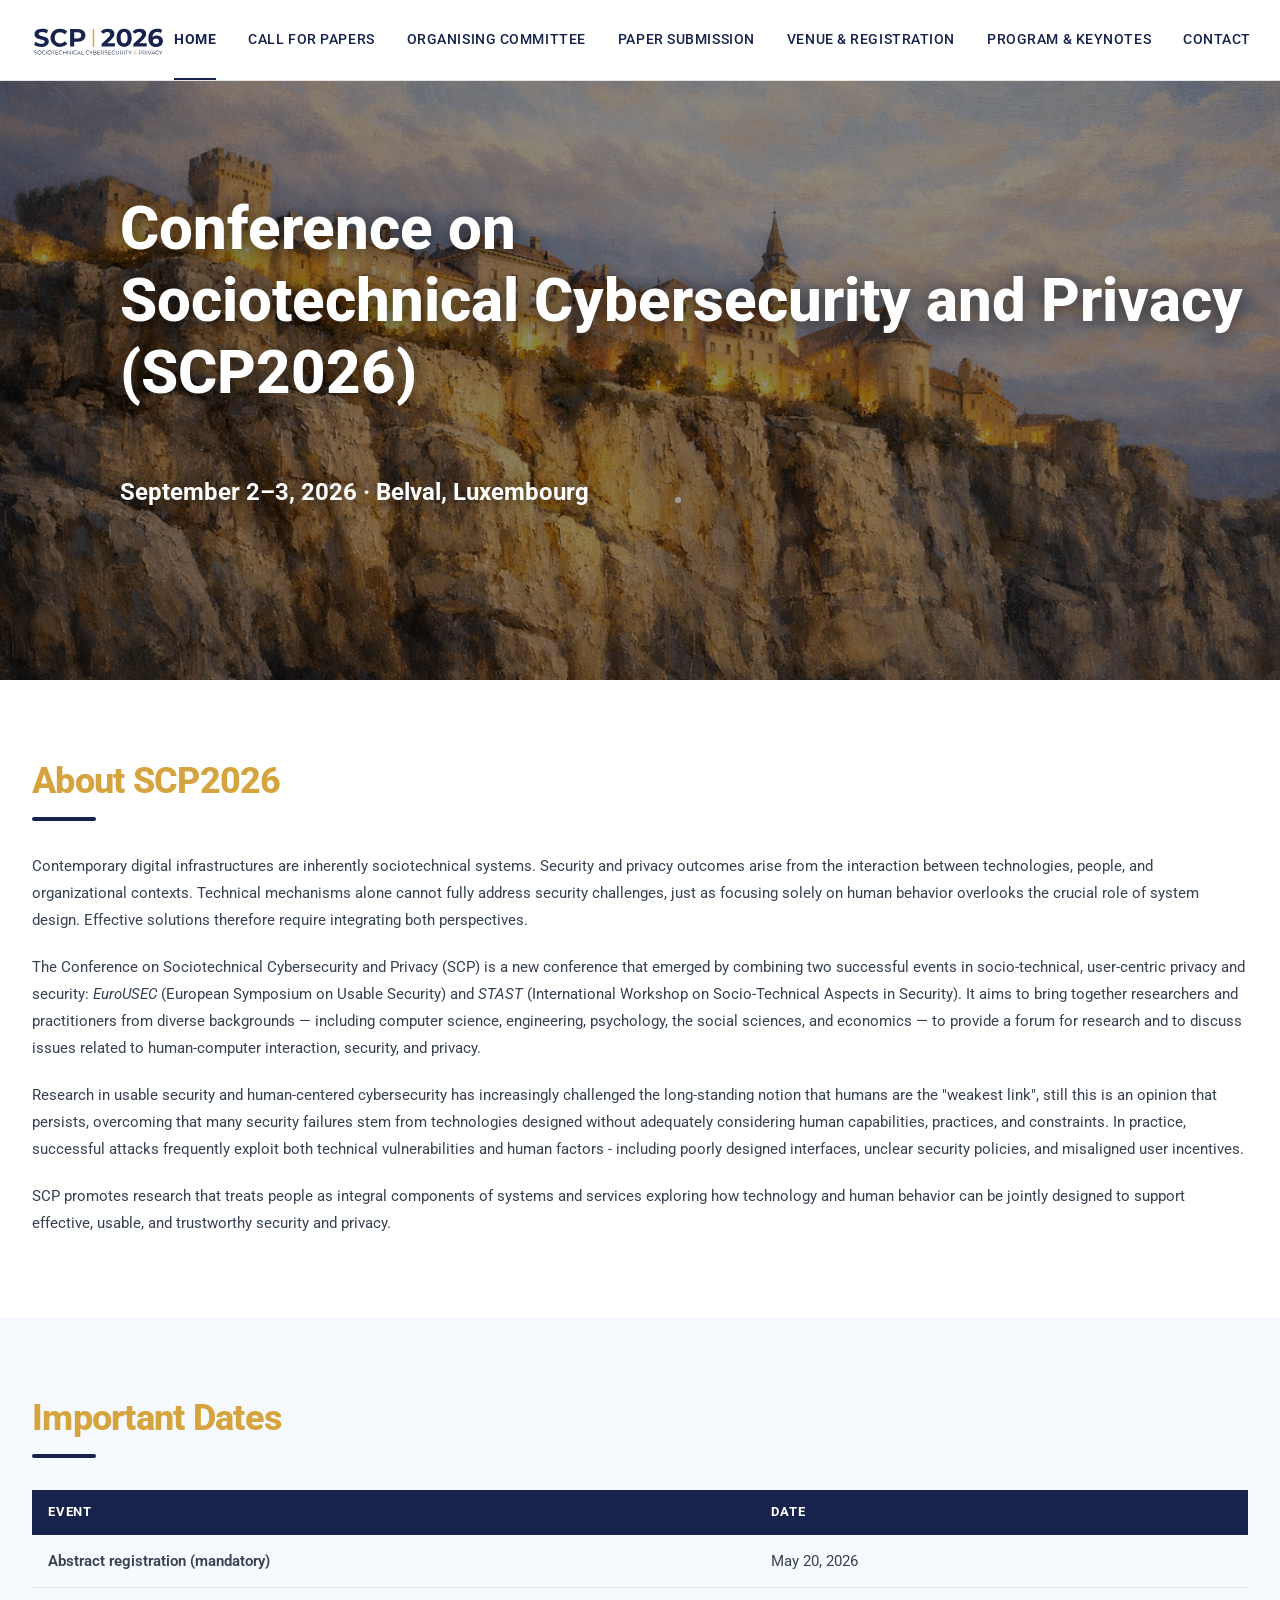
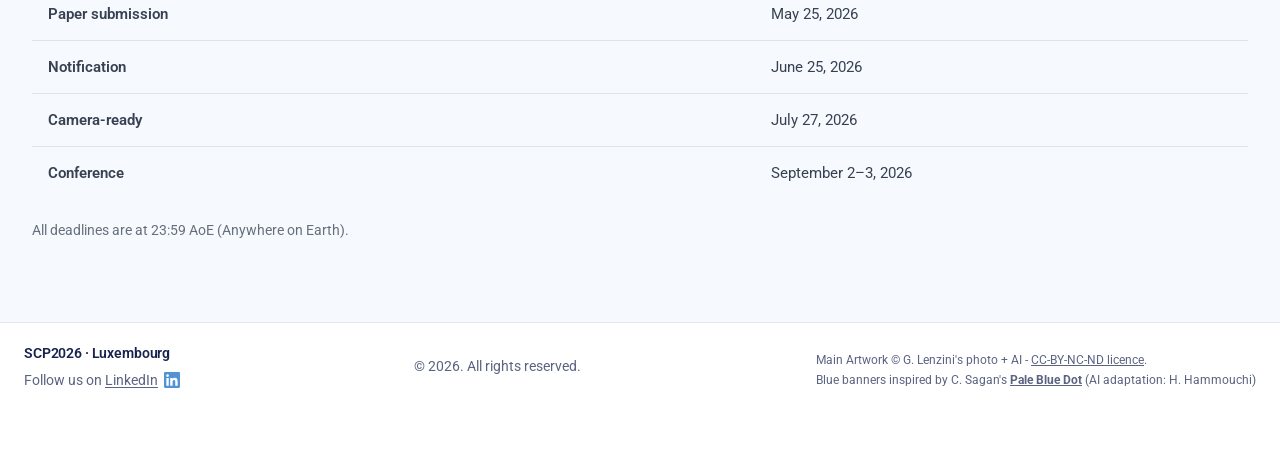
==== index.html @ 29f38050 "Deploy 2026-03-13 13:05:20" ====
<!DOCTYPE html>
<html lang="en">

<head>
  <meta charset="UTF-8" />
  <meta name="viewport" content="width=device-width, initial-scale=1.0" />
  <title>Home — SCP2026</title>
  <link rel="preconnect" href="https://fonts.googleapis.com" />
  <link rel="preconnect" href="https://fonts.gstatic.com" crossorigin />
  <!-- Font: to switch fonts, replace 'Roboto' here and update --font-base in assets/css/style.css -->
  <link href="https://fonts.googleapis.com/css2?family=Roboto:wght@400;500;700;800&display=swap" rel="stylesheet" />
  <link rel="stylesheet" href="/assets/css/style.css" />
</head>

<body>

  <header class="site-header">
    <div class="header-inner">

      <a href="/" class="site-logo">
        <!-- <img src="/assets/img/2026-scp-logo.png" alt="SCP2026 Logo" /> -->
        <img src="/assets/img/SCP2026-logo.svg" alt="SCP2026 Logo" />
      </a>

      <nav class="site-nav" aria-label="Main navigation">
        <a href="/index.html"
          class="nav-link active">Home</a>
        <a href="/calls.html"
          class="nav-link">Call for Papers</a>
        <a href="/committee.html"
          class="nav-link">Organising Committee</a>
        <a href="/submission.html"
          class="nav-link">Paper Submission</a>
        <a href="/attend.html"
          class="nav-link">Venue &amp; Registration</a>
        <a href="/program.html"
          class="nav-link">Program &amp; Keynotes</a>
        <a href="/contact.html"
          class="nav-link">Contact</a>
        <span class="nav-separator" aria-hidden="true">|</span>
        <a href="https://www.linkedin.com/company/scpconference/" class="nav-social-link" target="_blank"
          rel="noopener noreferrer" aria-label="SCP Conference on LinkedIn">
          <img src="/assets/img/linkedin-icon.svg" alt="LinkedIn" />
        </a>
      </nav>

      <button class="mobile-menu-btn" id="mobile-btn" onclick="toggleMenu()" aria-label="Toggle navigation">
        <svg id="icon-open" xmlns="http://www.w3.org/2000/svg" width="22" height="22" viewBox="0 0 24 24" fill="none"
          stroke="currentColor" stroke-width="2" stroke-linecap="round" stroke-linejoin="round">
          <line x1="3" y1="6" x2="21" y2="6" />
          <line x1="3" y1="12" x2="21" y2="12" />
          <line x1="3" y1="18" x2="21" y2="18" />
        </svg>
        <svg id="icon-close" xmlns="http://www.w3.org/2000/svg" width="22" height="22" viewBox="0 0 24 24" fill="none"
          stroke="currentColor" stroke-width="2" stroke-linecap="round" stroke-linejoin="round" style="display:none;">
          <line x1="18" y1="6" x2="6" y2="18" />
          <line x1="6" y1="6" x2="18" y2="18" />
        </svg>
      </button>

    </div>

    <nav class="mobile-nav" id="mobile-nav" aria-label="Mobile navigation">
      <a href="/index.html"  class="active" >Home</a>
      <a href="/calls.html" >Call
        for Papers</a>
      <a href="/committee.html" >Organising Committee</a>
      <a href="/submission.html" >Paper Submission</a>
      <a href="/attend.html" >Venue
        &amp; Registration</a>
      <a href="/program.html" >Program &amp; Keynotes</a>
      <a href="/contact.html" >Contact</a>
      <a href="https://www.linkedin.com/company/scpconference/" target="_blank" rel="noopener noreferrer">LinkedIn</a>
    </nav>
  </header>

  <main><section class="hero">
  <img src="/assets/img/hero.png" alt="" class="hero-bg" aria-hidden="true" />
  <div class="hero-overlay" aria-hidden="true"></div>

  <!-- Casemates Easter egg
       DEBUG MODE ON — remove class "hotspot-debug" once position is correct.
       Adjust top/left percentages to move the dot over the casemates in the image. -->
  <a href="https://www.luxembourg-city.com/en/tours-activities/underground/petrusse-casemates"
     target="_blank" rel="noopener noreferrer"
     class="easter-hotspot"
     style="top: 75%; left: 53%;"
     aria-label="Discover the Pétrusse Casemates, Luxembourg">
    <span class="easter-tooltip">
      <strong>Pétrusse Casemates</strong><br>
      Hidden beneath Luxembourg City —<br>discover this underground wonder.
    </span>
  </a>

  <div class="hero-content">
    <h1>Conference on <br> Sociotechnical Cybersecurity and Privacy <br> (SCP2026)</h1>
    <p class="hero-subtitle">September 2–3, 2026 · Belval, Luxembourg</p>
  </div>
</section>

<!-- ── ABOUT ──────────────────────────────────────────────── -->
<section class="section-white">
  <div class="section-container">
    <h2 class="section-title">About SCP2026</h2>
    <div class="section-accent" aria-hidden="true"></div>
    <div class="section-body">
       <p>
        Contemporary digital infrastructures are inherently sociotechnical systems.
        Security and privacy outcomes arise from the interaction between
        technologies, people, and organizational contexts. Technical mechanisms alone
        cannot fully address security challenges, just as focusing solely on human
        behavior overlooks the crucial role of system design. Effective solutions
        therefore require integrating both perspectives.
      </p>
      <p>
        The Conference on Sociotechnical Cybersecurity and Privacy (SCP) is a new conference 
        that emerged by combining two successful events in socio-technical, user-centric 
        privacy and security: <em>EuroUSEC</em> (European Symposium
        on Usable Security) and <em>STAST</em> (International Workshop on Socio-Technical Aspects
        in Security). It aims to bring together researchers and practitioners from diverse
        backgrounds — including computer science, engineering, psychology, the social sciences,
        and economics — to provide a forum for research and to discuss issues related to
        human-computer interaction, security, and privacy.
      </p>
      <p>
        Research in usable security and human-centered cybersecurity has increasingly challenged the long-standing notion that humans are the "weakest link", still this is an opinion that persists, overcoming that many security failures stem from technologies designed without adequately considering human capabilities, practices, and constraints. In practice, successful attacks frequently exploit both technical vulnerabilities and human factors - including poorly designed interfaces, unclear security policies, and misaligned user incentives.
      </p>
      <p>
        SCP promotes research that treats people as integral components of
        systems and services exploring how technology and human behavior can be jointly designed
        to support effective, usable, and trustworthy security and privacy.
      </p>
    </div>
  </div>
</section>

<!-- ── Important Dates ──────────────────────────────────────── -->
<section class="section-surface">
  <div class="section-container">
    <h2 class="section-title">Important Dates</h2>
    <div class="section-accent" aria-hidden="true"></div>

    <!-- Dates rendered from _data/dates.yml -->
    <table class="dates-table">
      <thead>
        <tr><th>Event</th><th>Date</th></tr>
      </thead>
      <tbody>
        
        <tr>
          <td class="date-event ">Abstract registration (mandatory)</td>
          <td class="">May 20, 2026</td>
        </tr>
        
        <tr>
          <td class="date-event ">Paper submission</td>
          <td class="">May 25, 2026</td>
        </tr>
        
        <tr>
          <td class="date-event ">Notification</td>
          <td class="">June 25, 2026</td>
        </tr>
        
        <tr>
          <td class="date-event ">Camera-ready</td>
          <td class="">July 27, 2026</td>
        </tr>
        
        <tr>
          <td class="date-event ">Conference</td>
          <td class="">September 2–3, 2026</td>
        </tr>
        
      </tbody>
    </table>

  <p style="margin-top:1.25rem; font-size:0.875rem; color:var(--text); opacity:0.75;">
      <!-- These are <strong>firm deadlines</strong>; no extensions will be granted. -->
      All deadlines are at 23:59 AoE (Anywhere on Earth).
    </p>
  </div>
</section>

</main>

  <footer class="site-footer">
    <div class="footer-inner">
      <div class="footer-brand">
        <p style="font-weight:600; letter-spacing:-0.01em;">SCP2026 · Luxembourg</p>
        
        <p class="footer-copy">
          Follow us on
          <a href="https://www.linkedin.com/company/scpconference/" class="footer-linkedin" target="_blank"
            rel="noopener noreferrer" aria-label="Follow SCP Conference on LinkedIn">
            LinkedIn
            <img src="/assets/img/linkedin-icon.svg" alt="" />
          </a>
        </p>
        
      </div>
      <p class="footer-copy">© 2026. All rights reserved.</p>
      
      <p class="footer-copy" style="margin-top:0.4rem; font-size:0.78rem; opacity:0.7;">
        Main Artwork © G. Lenzini's photo + AI - <a href="https://creativecommons.org/licenses/" target="_blank"
          rel="noopener noreferrer" style="color:inherit; text-decoration:underline;">CC-BY-NC-ND licence</a>.
        <br/>Blue banners inspired by C. Sagan's
        <a href="https://en.wikipedia.org/wiki/Pale_Blue_Dot" target="_blank" rel="noopener noreferrer"
          style="color:inherit; text-decoration:underline;"><strong>Pale Blue Dot</strong></a>
        (AI adaptation: H. Hammouchi)
      </p>
      
    </div>
  </footer>

  <script>
    function toggleMenu() {
      var nav = document.getElementById('mobile-nav');
      var open = document.getElementById('icon-open');
      var close = document.getElementById('icon-close');
      var isOpen = nav.classList.toggle('open');
      open.style.display = isOpen ? 'none' : '';
      close.style.display = isOpen ? '' : 'none';
    }
  </script>

</body>

</html>
---- assets/css/style.css ----
/* ============================================================
   Conference Website Styles
   Design inspired by EUVIP 2026 (https://euvip2026.github.io/)
   ============================================================ */

/* ══════════════════════════════════════════════════════════════
   COLOUR PALETTE — edit only this block to rebrand the site.

   When you change --brand, also update --brand-rgb with the
   same colour expressed as three R, G, B numbers.
     e.g.  #1E3060  →  --brand-rgb: 30, 48, 96
           #2B6CB0  →  --brand-rgb: 43, 108, 176
           #1a5c3a  →  --brand-rgb: 26, 92, 58
══════════════════════════════════════════════════════════════ */

/* Note: the original design used a slightly different shade of blue (#2B6CB0) —
 feel free to switch to that if you prefer! */

/* 2026 palette 
  1ED5471 (rgb 30, 84, 113), 
  17224D (rgb 23, 34, 77), 
  D6A43F (rgb 214, 164, 63 */

:root {
  /*--brand:         #1E3060;     /* nav, headings, buttons, accents   */
  /*--brand-rgb:     30, 48, 96;    /* same colour as RGB — keep in sync */
  --brand: #17224D;
  /* nav, headings, buttons, accents   */
  --brand-rgb: 23, 34, 77;
  /* same colour as RGB — keep in sync */
  --sub-brand: #D6A43F;
  /* section title color */
  --brand-hover: #2a4580;
  /* button / link hover state         */
  --surface: #F6FAFE;
  /* alternate (light-blue) section bg */
  --white: #ffffff;
  /* standard white section bg         */

  --text: #374151;
  /* body copy                         */
  --text-dark: #111111;
  /* near-black (form inputs, body)    */
  --text-muted: #4b5563;
  /* secondary / descriptive text      */

  --footer-border: #e5e7eb;
  --photo-bg: #cbd5e1;
  /* placeholder circles for photos    */
  --photo-text: #94a3b8;
  /* icon colour inside placeholders   */

  /* ── Layout (not colours) ──────────────────────────────── */
  --header-height: 80px;

  /* ── Typography ─────────────────────────────────────────
     To change the font:
       (1) update --font-base below
       (2) update the Google Fonts <link> in _layouts/default.html

    8px = 0.5rem
    12px = 0.75rem
    16px = 1rem
    20px = 1.25rem
    24px = 1.5rem
  ──────────────────────────────────────────────────────── */
  --font-base: 'Roboto', sans-serif;

  --size-xs: 0.8125rem;
  /* 13px – table headers, small labels      */
  --size-sm: 0.875rem;
  /* 14px – nav, footer, form labels         */
  --size-body: 0.9375rem;
  /* 15px – general body text & buttons      */

  /*--size-body-lg: 1.0625rem; */
  /* 17px – body copy on wider screens       */

  --size-body-lg: 0.9375rem;
  /* 15px – general body text & buttons      */

  /*--size-subhead: 1.125rem; */
  /* 18px – subsection titles, speaker names */

  --size-subhead: 1rem;
  /* 16px – subsection titles, speaker names */

  /*--size-heading: 1.875rem; */
  /* 30px – section headings (mobile)        */

  --size-heading: 1.5rem;
  /* 24px – section headings (mobile)        */
  --size-heading-lg: 2.25rem;
  /* 36px – section headings (768px+)        */
  --size-page-hero: 2rem;
  /* 32px – inner page banner title (mobile) */
  --size-hero-subtitle: 2rem;
  --size-hero: 2.5rem;
  /* 40px – inner page title (768px+) & home hero title (mobile)        */
  --size-hero-lg: 3.75rem;
  /* 60px – home hero title (1024px+)        */
}

/* ---------- Reset & Base ---------- */
*,
*::before,
*::after {
  box-sizing: border-box;
}

* {
  margin: 0;
  padding: 0;
}

html {
  scroll-behavior: smooth;
}

body {
  font-family: var(--font-base);
  color: var(--text-dark);
  line-height: 1.6;
}

img {
  max-width: 100%;
  display: block;
}

a {
  text-decoration: none;
}

/* ---------- Header ---------- */
.site-header {
  position: fixed;
  top: 0;
  right: 0;
  left: 0;
  z-index: 100;
  min-height: var(--header-height);
  display: flex;
  flex-direction: column;
  /* stacks mobile nav below */
  background-color: var(--white);
  border-bottom: 1px solid rgba(0, 0, 0, 0.1);
  transition: background-color 0.3s;
}

.header-inner {
  width: 100%;
  max-width: 80rem;
  margin: 0 auto;
  padding: 0 1.5rem;
  display: flex;
  align-items: center;
  justify-content: space-between;
  min-height: var(--header-height);
}

/* Logo */
.site-logo {
  flex-shrink: 0;
}

/* never compress the logo */
.site-logo img {
  height: auto;
  width: 150px;
}

.site-logo-text {
  font-size: 1.25rem;
  font-weight: 800;
  color: var(--brand);
  letter-spacing: -0.02em;
}

/* ---------- Desktop Navigation ---------- */
.site-nav {
  display: none;
  height: var(--header-height);
  align-items: center;
  gap: 2rem;
  font-size: var(--size-sm);
  font-weight: 500;
  text-transform: uppercase;
  letter-spacing: 0.04em;
}

@media (min-width: 1024px) {
  .site-nav {
    display: flex;
  }
}

.nav-link {
  display: flex;
  align-items: center;
  height: 100%;
  padding: 8px 0;
  border-bottom: 2px solid transparent;
  color: var(--brand);
  white-space: nowrap;
  transition: border-color 0.2s ease;
}

.nav-link:hover {
  border-bottom-color: rgba(var(--brand-rgb), 0.55);
}

.nav-link.active {
  font-weight: 700;
  border-bottom-color: var(--brand);
}

.nav-separator {
  color: rgba(var(--brand-rgb), 0.35);
  user-select: none;
}

.nav-social-link {
  display: inline-flex;
  align-items: center;
  justify-content: center;
  color: var(--brand);
  transition: opacity 0.2s ease;
}

.nav-social-link:hover {
  opacity: 0.75;
}

.nav-social-link img {
  width: 1.1rem;
  height: 1.1rem;
  display: block;
}

/* ---------- Mobile Menu Button ---------- */
.mobile-menu-btn {
  display: inline-flex;
  align-items: center;
  justify-content: center;
  width: 40px;
  height: 40px;
  border: 1px solid rgba(var(--brand-rgb), 0.25);
  border-radius: 4px;
  background: transparent;
  cursor: pointer;
  color: var(--brand);
  flex-shrink: 0;
}

@media (min-width: 1024px) {
  .mobile-menu-btn {
    display: none;
  }
}

/* ---------- Mobile Navigation Drawer ---------- */
.mobile-nav {
  display: none;
  padding: 0.75rem 1.5rem 1rem;
  border-top: 1px solid rgba(0, 0, 0, 0.06);
}

.mobile-nav.open {
  display: block;
}

.mobile-nav a {
  display: block;
  padding: 0.625rem 0.75rem;
  font-size: var(--size-sm);
  font-weight: 500;
  text-transform: uppercase;
  letter-spacing: 0.04em;
  color: var(--brand);
  border-left: 2px solid transparent;
  transition: border-color 0.2s;
}

.mobile-nav a:hover {
  border-left-color: rgba(var(--brand-rgb), 0.55);
}

.mobile-nav a.active {
  font-weight: 700;
  border-left-color: var(--brand);
}

/* ---------- Full-Screen Hero (Home page) ---------- */
.hero {
  position: relative;
  min-height: 80vh;
  display: flex;
  align-items: center;
  overflow: hidden;
  margin-top: calc(-0.5 * var(--header-height));
  /* slides under the fixed header */
}

.hero-bg {
  position: absolute;
  inset: 0;
  width: 100%;
  height: 100%;
  object-fit: cover;
  object-position: center;
}

.hero-overlay {
  position: absolute;
  inset: 0;
  background-color: rgba(0, 0, 0, 0.45);
}

.hero-content {
  position: relative;
  width: 100%;
  max-width: 80rem;
  margin: 0 auto;
  padding: calc(var(--header-height) + 3rem) 1.5rem 4rem;
  color: var(--white);
  text-shadow: 0 2px 18px rgba(0, 0, 0, 0.55);
}

.hero-content h1 {
  font-size: var(--size-hero);
  font-weight: 800;
  line-height: 1.2;
}

.hero-subtitle {
  margin-top: 2rem;
  font-size: var(--size-hero-subtitle);
  font-weight: 700;
}

@media (min-width: 640px) {
  .hero-content {
    padding-left: 4rem;
  }

  .hero-content h1 {
    font-size: 3rem;
  }

  .hero-subtitle {
    font-size: 1.25rem;
  }
}

@media (min-width: 1024px) {
  .hero-content {
    padding-left: 7.5rem;
  }

  .hero-content h1 {
    font-size: var(--size-hero-lg);
  }

  .hero-subtitle {
    margin-top: 4rem;
    font-size: 1.5rem;
  }
}

/* ---------- Easter Egg Hotspots ---------- */

/* Base hotspot — invisible clickable area with pulsing dot */
.easter-hotspot {
  position: absolute;
  width: 36px;
  height: 36px;
  transform: translate(-50%, -50%);
  border-radius: 50%;
  z-index: 6;
  cursor: pointer;
  text-decoration: none;
}

/* The subtle pulsing dot (always visible, but very small and unobtrusive) */
.easter-hotspot::before {
  content: '';
  position: absolute;
  top: 50%;
  left: 50%;
  transform: translate(-50%, -50%);
  width: 6px;
  height: 6px;
  border-radius: 50%;
  background: rgba(200, 230, 255, 0.5);
  animation: hotspot-pulse 3s ease-in-out 1;
}

@keyframes hotspot-pulse {
  0%   { box-shadow: 0 0 0 0 rgba(200, 230, 255, 0.5); }
  70%  { box-shadow: 0 0 0 10px rgba(200, 230, 255, 0); }
  100% { box-shadow: 0 0 0 0 rgba(200, 230, 255, 0); }
}

/* Tooltip — shown on hover / keyboard focus */
.easter-tooltip {
  display: none;
  position: absolute;
  bottom: calc(100% + 10px);
  left: 50%;
  transform: translateX(-50%);
  background: rgba(8, 12, 35, 0.92);
  color: #dce8f5;
  padding: 0.6rem 0.9rem;
  border-radius: 8px;
  font-size: 0.8rem;
  line-height: 1.55;
  white-space: nowrap;
  border: 1px solid rgba(150, 200, 255, 0.25);
  pointer-events: none;
  text-align: center;
}

.easter-hotspot:hover .easter-tooltip,
.easter-hotspot:focus  .easter-tooltip {
  display: block;
}

/* Pale Blue Dot — no animation at all, the dot is already visible in the image */
.pbd-hotspot::before {
  animation: none;
}

/* Pale Blue Dot tooltip appears below the dot (banner is short, above would hit the header) */
.pbd-hotspot .easter-tooltip {
  bottom: auto;
  top: calc(100% + 10px);
}

/* DEBUG MODE — makes the hotspot clearly visible for positioning.
   Remove class "hotspot-debug" from the element once happy with position. */
.hotspot-debug {
  outline: 3px dashed orangered;
  background: rgba(255, 80, 0, 0.25);
}
.hotspot-debug::before {
  width: 14px;
  height: 14px;
  background: orangered;
  animation: none;
}

/* ---------- Inner Page Hero (all pages except Home) ---------- */
.page-hero {
  margin-top: var(--header-height);
  background-color: var(--brand);
  color: var(--white);
  padding: 3.5rem 1.5rem 3rem;
  position: relative;
  overflow: visible; /* allows easter-egg tooltip to appear above/below the banner */
}

/* Clip the canvas animation to the banner box without clipping the hotspot tooltip */
#hero-canvas {
  clip-path: inset(0);
}

#hero-canvas {
  position: absolute;
  inset: 0;
  width: 100%;
  height: 100%;
  pointer-events: none;
}

.page-hero-inner {
  max-width: 80rem;
  margin: 0 auto;
  position: relative;
  z-index: 1;
}

.page-hero h1 {
  font-size: var(--size-page-hero);
  font-weight: 800;
  letter-spacing: -0.02em;
  line-height: 1.2;
}

@media (min-width: 768px) {
  .page-hero h1 {
    font-size: var(--size-hero);
  }
}

.page-hero-accent {
  width: 4rem;
  height: 4px;
  background-color: rgba(255, 255, 255, 0.45);
  border-radius: 9999px;
  margin-top: 0.875rem;
}

/* ---------- Content Sections ---------- */
.section-white {
  background-color: var(--white);
}

.section-surface {
  background-color: var(--surface);
}

.section-container {
  width: 100%;
  max-width: 80rem;
  margin: 0 auto;
  padding: 3.5rem 1.5rem;
}

@media (min-width: 768px) {
  .section-container {
    padding: 5rem 2rem;
  }
}

/* ---------- Section Headings ---------- */
.section-title {
  font-size: var(--size-heading);
  font-weight: 800;
  letter-spacing: -0.02em;
  color: var(--sub-brand);
  line-height: 1.2;
}

@media (min-width: 768px) {
  .section-title {
    font-size: var(--size-heading-lg);
  }
}

.section-accent {
  width: 4rem;
  height: 4px;
  background-color: var(--brand);
  border-radius: 9999px;
  margin-top: 0.875rem;
}

/* ---------- Body Text ---------- */
.section-body {
  margin-top: 2rem;
  color: var(--text);
  line-height: 1.8;
}

.section-body p+p {
  margin-top: 1.25rem;
}

@media (min-width: 768px) {
  .section-body {
    font-size: var(--size-body-lg);
  }
}

/* ---------- Two-column layout ---------- */
.two-col {
  display: grid;
  grid-template-columns: 1fr;
  gap: 2.5rem;
  margin-top: 2.5rem;
}

@media (min-width: 1024px) {
  .two-col {
    grid-template-columns: 1fr 1fr;
  }
}

/* ---------- Map / Image placeholder ---------- */
.map-placeholder {
  width: 100%;
  height: 18rem;
  background-color: var(--photo-bg);
  border-radius: 4px;
  display: flex;
  align-items: center;
  justify-content: center;
  color: var(--photo-text);
  font-size: var(--size-sm);
  overflow: hidden;
}

.map-placeholder iframe {
  width: 100%;
  height: 100%;
  border: 0;
}

/* ---------- Buttons ---------- */
.btn-outline {
  display: inline-block;
  margin-top: 1.5rem;
  padding: 0.5rem 1.25rem;
  border: 1px solid var(--brand);
  color: var(--brand);
  font-size: var(--size-sm);
  font-weight: 500;
  border-radius: 2px;
  transition: background-color 0.2s;
}

.btn-outline:hover {
  background-color: rgba(var(--brand-rgb), 0.06);
}

.btn-primary {
  display: inline-block;
  padding: 0.625rem 1.5rem;
  background-color: var(--brand);
  color: var(--white);
  border: none;
  font-family: var(--font-base);
  font-size: var(--size-body);
  font-weight: 600;
  border-radius: 2px;
  cursor: pointer;
  transition: background-color 0.2s;
}

.btn-primary:hover {
  background-color: var(--brand-hover);
}

/* ---------- Person Cards (Committee / Speakers) ---------- */
.person-grid {
  display: grid;
  grid-template-columns: repeat(auto-fill, minmax(180px, 1fr));
  gap: 2rem;
  margin-top: 2.5rem;
}

.person-card {
  text-align: center;
}

.person-photo {
  width: 110px;
  height: 110px;
  border-radius: 50%;
  background-color: var(--photo-bg);
  margin: 0 auto 0.875rem;
  overflow: hidden;
  display: flex;
  align-items: center;
  justify-content: center;
  color: var(--photo-text);
  font-size: 0.75rem;
  /* tiny placeholder icon — intentionally fixed */
  box-shadow: 0 0 0 2px var(--photo-bg);
}

.person-photo img {
  width: 100%;
  height: 100%;
  object-fit: cover;
}

.person-name {
  font-weight: 700;
  color: var(--brand);
  font-size: var(--size-body);
  line-height: 1.3;
}

.person-role {
  font-size: var(--size-xs);
  color: var(--brand);
  font-weight: 500;
  margin-top: 0.2rem;
  opacity: 0.75;
}

.person-affiliation {
  font-size: var(--size-xs);
  color: var(--text);
  margin-top: 0.2rem;
  opacity: 0.8;
}

/* ---------- Committee sub-heading ---------- */
.subsection-title {
  font-size: var(--size-subhead);
  font-weight: 700;
  color: var(--brand);
  margin-top: 3rem;
  margin-bottom: 0.25rem;
  padding-bottom: 0.5rem;
  border-bottom: 1px solid rgba(var(--brand-rgb), 0.15);
}

/* ---------- Keynote Speaker card (wider) ---------- */
.speaker-card {
  display: flex;
  flex-direction: column;
  gap: 1.25rem;
  padding: 1.75rem;
  border: 1px solid rgba(var(--brand-rgb), 0.12);
  border-radius: 4px;
  background: var(--white);
}

@media (min-width: 640px) {
  .speaker-card {
    flex-direction: row;
    align-items: flex-start;
  }
}

.speaker-photo {
  flex-shrink: 0;
  width: 120px;
  height: 120px;
  border-radius: 50%;
  background-color: var(--photo-bg);
  overflow: hidden;
}

.speaker-photo img {
  width: 100%;
  height: 100%;
  object-fit: cover;
}

.speaker-name {
  font-size: var(--size-subhead);
  font-weight: 700;
  color: var(--brand);
}

.speaker-affil {
  font-size: var(--size-sm);
  color: var(--text);
  margin-top: 0.25rem;
}

.speaker-title {
  font-size: var(--size-body);
  font-weight: 500;
  color: var(--brand);
  margin-top: 0.75rem;
  font-style: italic;
}

.speaker-bio {
  font-size: 0.9rem;
  color: var(--text);
  margin-top: 0.75rem;
  line-height: 1.75;
}

.speakers-list {
  display: flex;
  flex-direction: column;
  gap: 1.5rem;
  margin-top: 2.5rem;
}

/* ---------- Important Dates Table ---------- */
.dates-table {
  width: 100%;
  border-collapse: collapse;
  margin-top: 2rem;
}

.dates-table th {
  text-align: left;
  padding: 0.75rem 1rem;
  background-color: var(--brand);
  color: var(--white);
  font-size: var(--size-xs);
  font-weight: 700;
  text-transform: uppercase;
  letter-spacing: 0.06em;
}

.dates-table td {
  padding: 0.875rem 1rem;
  border-bottom: 1px solid rgba(var(--brand-rgb), 0.10);
  font-size: var(--size-body);
  color: var(--text);
}

.dates-table tr:last-child td {
  border-bottom: none;
}

.dates-table tr:nth-child(even) td {
  background-color: var(--surface);
}

.date-event {
  font-weight: 600;
  color: var(--brand);
}

.date-strikethrough {
  text-decoration: line-through;
  opacity: 0.6;
}

/* ---------- Program Schedule ---------- */
.schedule-day {
  margin-top: 2.5rem;
}

.schedule-day:first-child {
  margin-top: 2rem;
}

.schedule-day-title {
  font-weight: 700;
  font-size: 1rem;
  color: var(--brand);
  padding: 0.625rem 1rem;
  background-color: rgba(var(--brand-rgb), 0.08);
  border-left: 4px solid var(--brand);
  margin-bottom: 0.25rem;
}

.schedule-item {
  display: grid;
  grid-template-columns: 6.5rem 1fr;
  gap: 1rem;
  padding: 0.75rem 1rem;
  border-bottom: 1px solid rgba(0, 0, 0, 0.07);
}

.schedule-time {
  font-size: var(--size-sm);
  font-weight: 500;
  color: var(--brand);
  opacity: 0.8;
}

.schedule-event {
  font-size: var(--size-body);
  color: var(--text);
}

.schedule-event strong {
  color: var(--brand);
  font-weight: 600;
}

/* ---------- Contact Layout ---------- */
.contact-grid {
  display: grid;
  grid-template-columns: 1fr;
  gap: 3rem;
  margin-top: 2.5rem;
}

@media (min-width: 768px) {
  .contact-grid {
    grid-template-columns: 1fr 1.3fr;
  }
}

.contact-info p {
  color: var(--text);
  line-height: 1.8;
  margin-bottom: 0.75rem;
}

.contact-email {
  color: var(--brand);
  font-weight: 600;
}

.contact-form label {
  display: block;
  font-size: var(--size-sm);
  font-weight: 500;
  color: var(--brand);
  margin-bottom: 0.375rem;
}

.contact-form input,
.contact-form textarea {
  width: 100%;
  padding: 0.625rem 0.875rem;
  border: 1px solid rgba(var(--brand-rgb), 0.25);
  border-radius: 2px;
  font-family: var(--font-base);
  font-size: var(--size-body);
  color: var(--text-dark);
  background: var(--white);
  margin-bottom: 1.25rem;
  transition: border-color 0.2s;
}

.contact-form input:focus,
.contact-form textarea:focus {
  outline: none;
  border-color: var(--brand);
}

.contact-form textarea {
  resize: vertical;
  min-height: 130px;
}

/* ---------- Footer ---------- */
.site-footer {
  border-top: 1px solid var(--footer-border);
  color: var(--brand);
}

.footer-inner {
  max-width: 80rem;
  margin: 0 auto;
  min-height: 88px;
  display: flex;
  flex-direction: column;
  align-items: center;
  justify-content: center;
  gap: 0.5rem;
  padding: 1.5rem;
  text-align: center;
  font-size: var(--size-sm);
}

@media (min-width: 640px) {
  .footer-inner {
    flex-direction: row;
    justify-content: space-between;
    padding: 0 1.5rem;
    text-align: left;
  }
}

.footer-brand {
  display: flex;
  flex-direction: column;
  gap: 0.25rem;
}

.footer-copy {
  opacity: 0.7;
}

.footer-linkedin,
.contact-linkedin {
  display: inline-flex;
  align-items: center;
  gap: 0.35rem;
  color: inherit;
  text-decoration: underline;
  text-underline-offset: 0.12em;
}

.footer-linkedin img,
.contact-linkedin img {
  width: 1rem;
  height: 1rem;
  flex-shrink: 0;
}
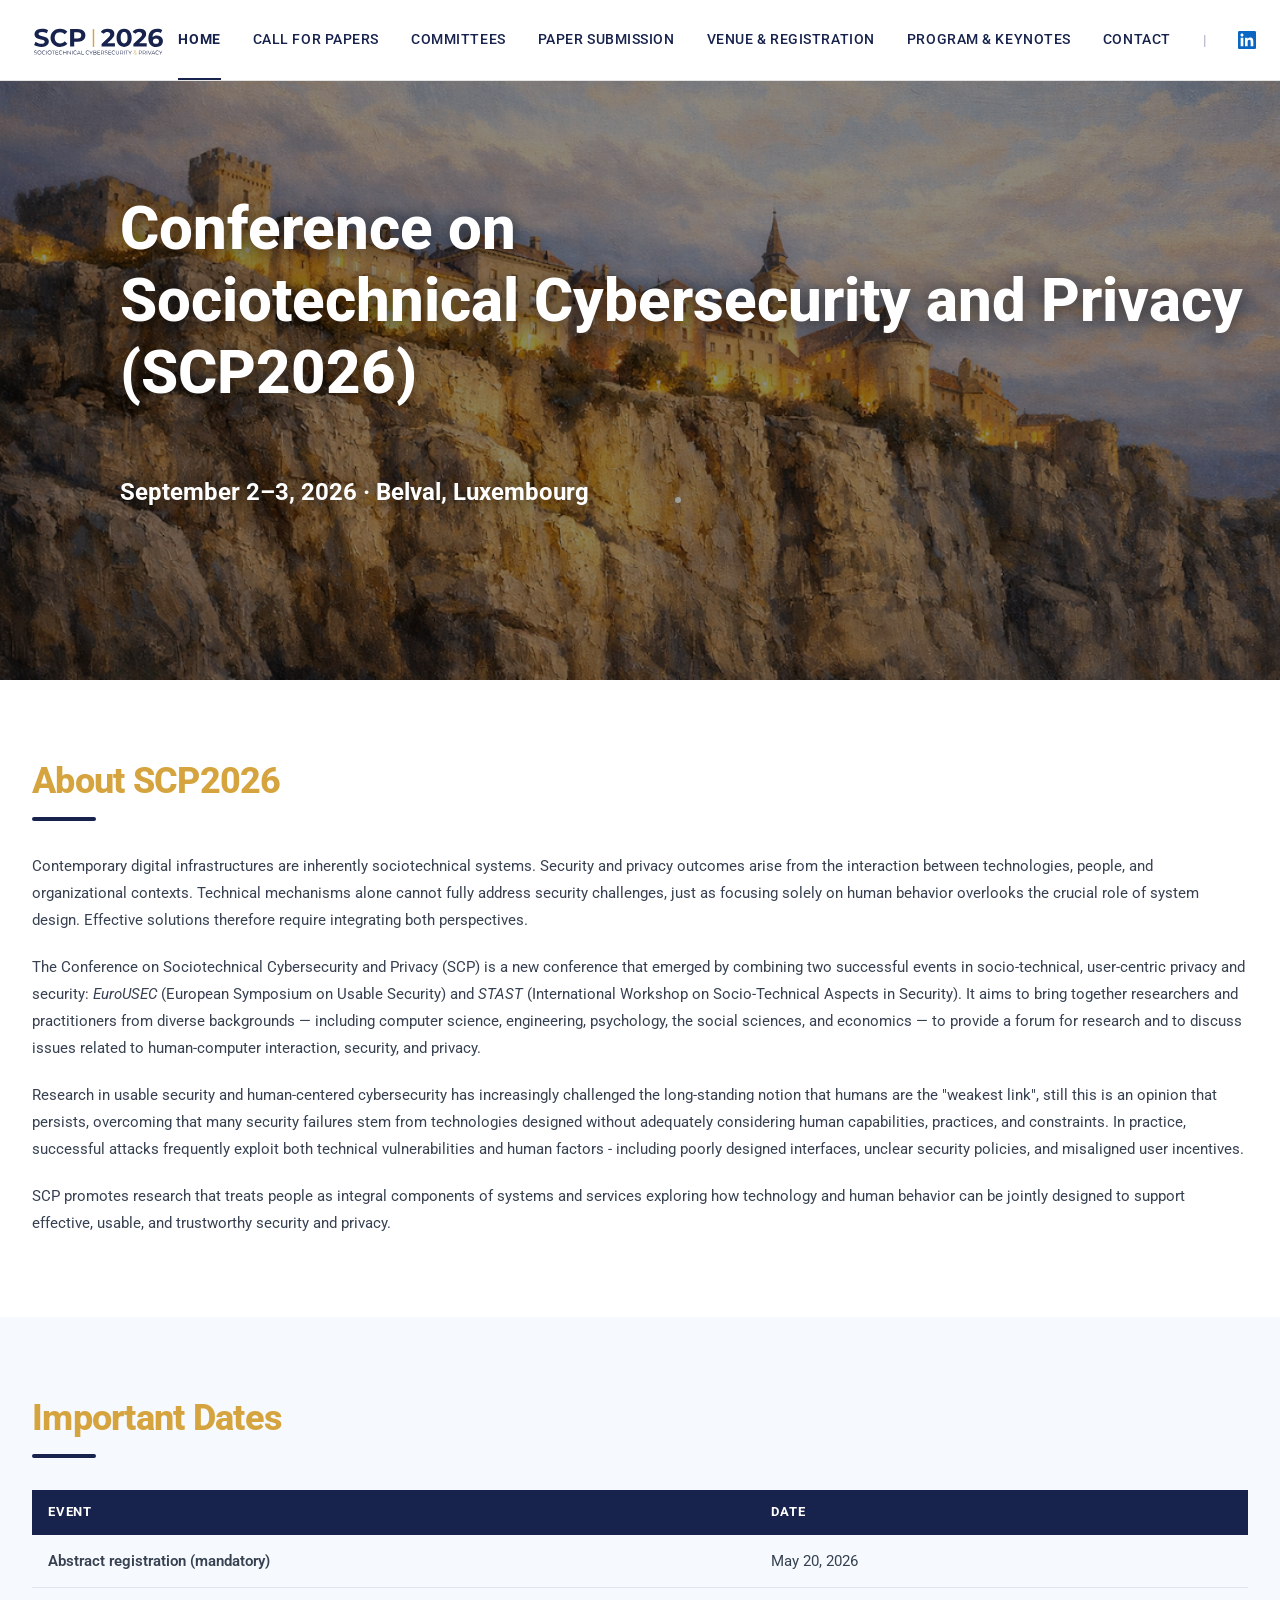
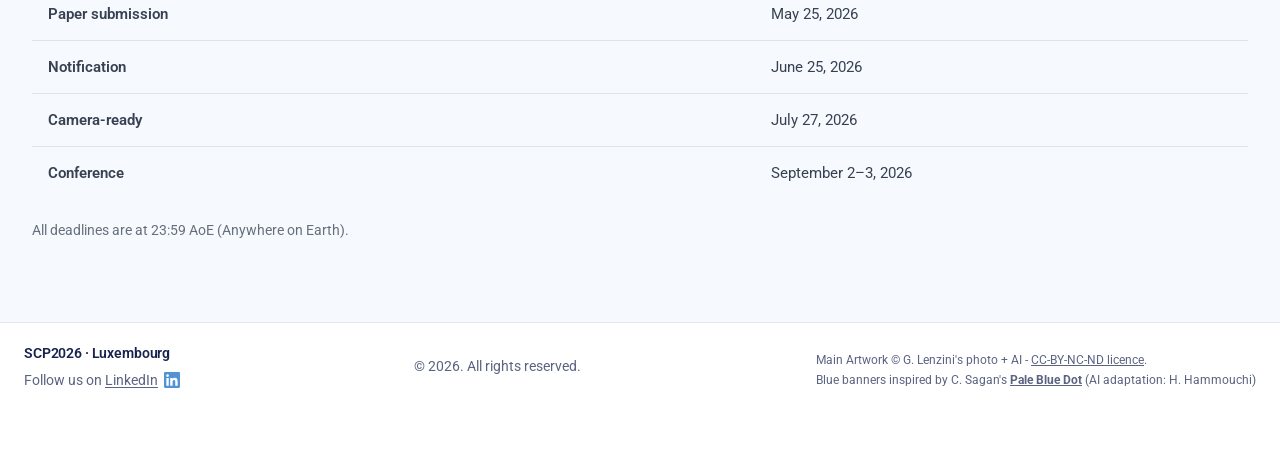
==== commit 7b98fd55: "Deploy 2026-03-20 10:53:32" ====
--- a/index.html
+++ b/index.html
@@ -28,7 +28,7 @@
         <a href="/calls.html"
           class="nav-link">Call for Papers</a>
         <a href="/committee.html"
-          class="nav-link">Organising Committee</a>
+          class="nav-link">Committees</a>
         <a href="/submission.html"
           class="nav-link">Paper Submission</a>
         <a href="/attend.html"
@@ -64,7 +64,7 @@
       <a href="/index.html"  class="active" >Home</a>
       <a href="/calls.html" >Call
         for Papers</a>
-      <a href="/committee.html" >Organising Committee</a>
+      <a href="/committee.html" >Committees</a>
       <a href="/submission.html" >Paper Submission</a>
       <a href="/attend.html" >Venue
         &amp; Registration</a>
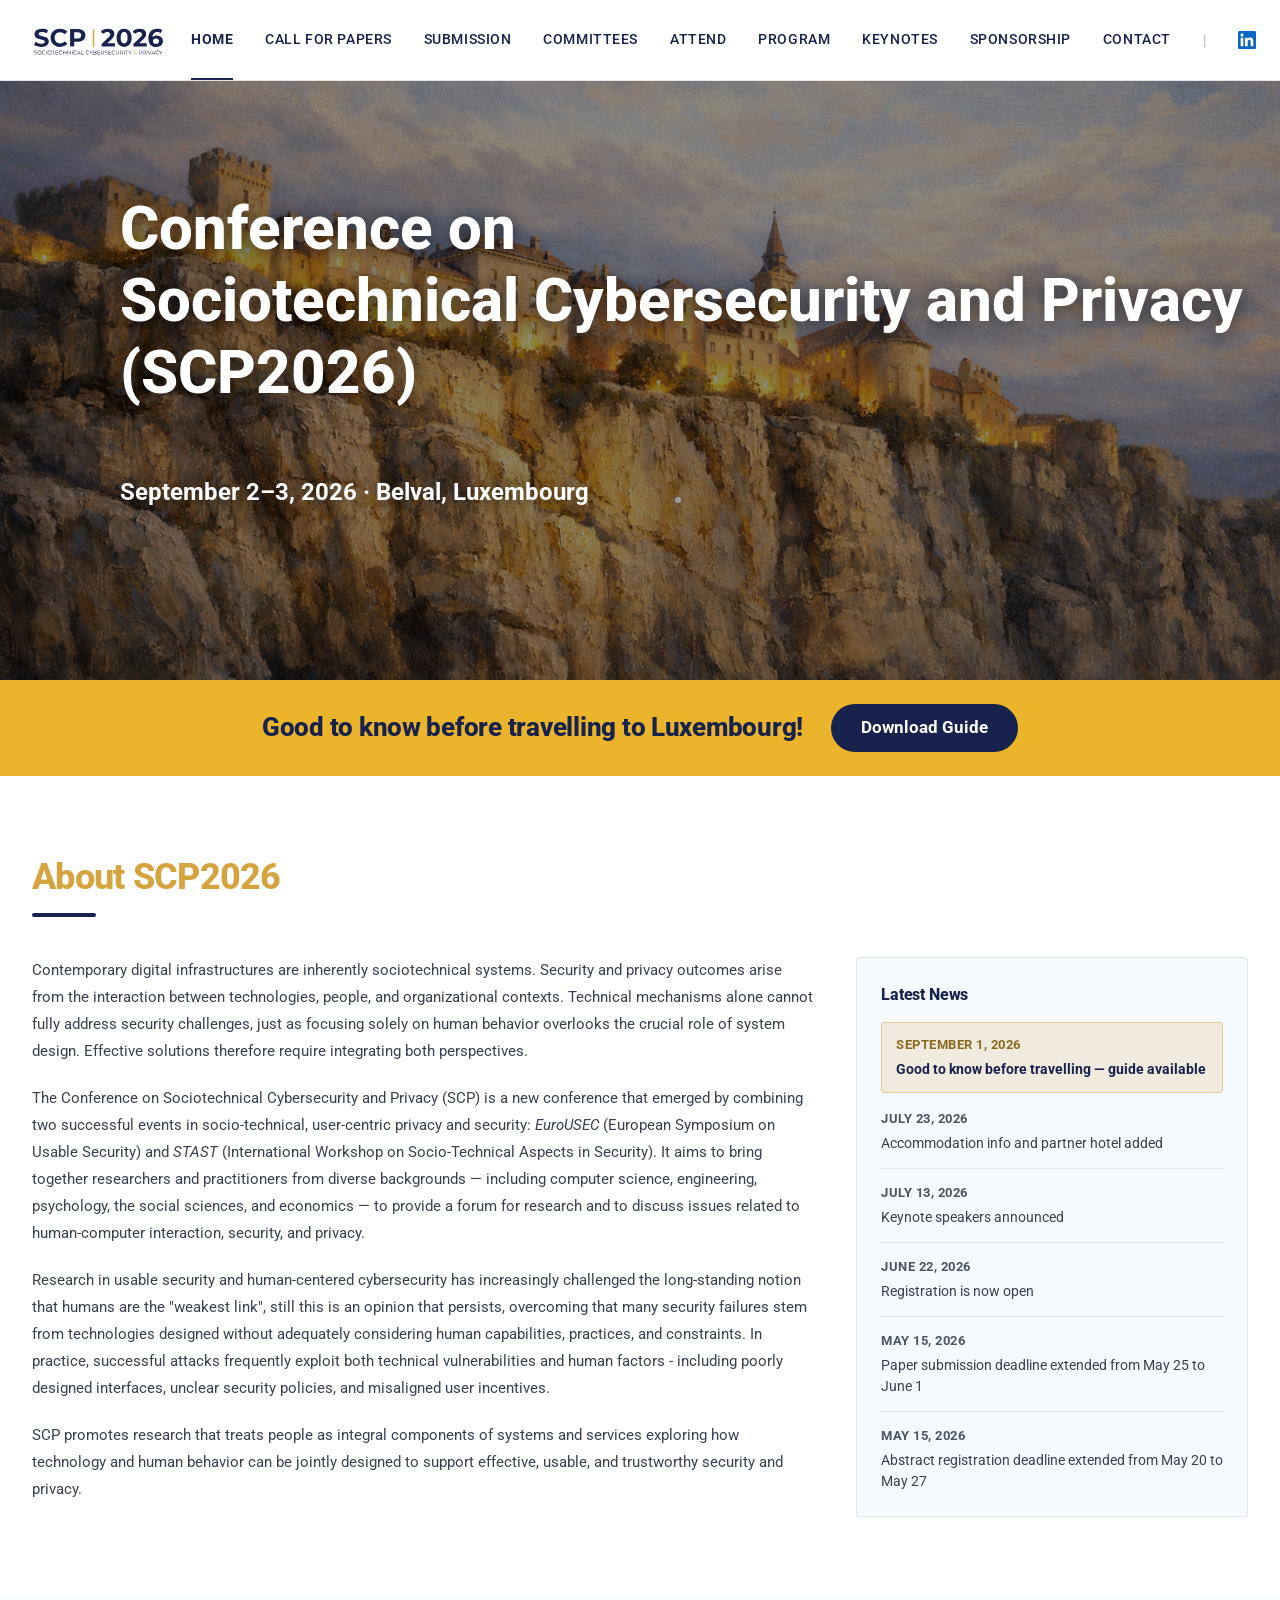
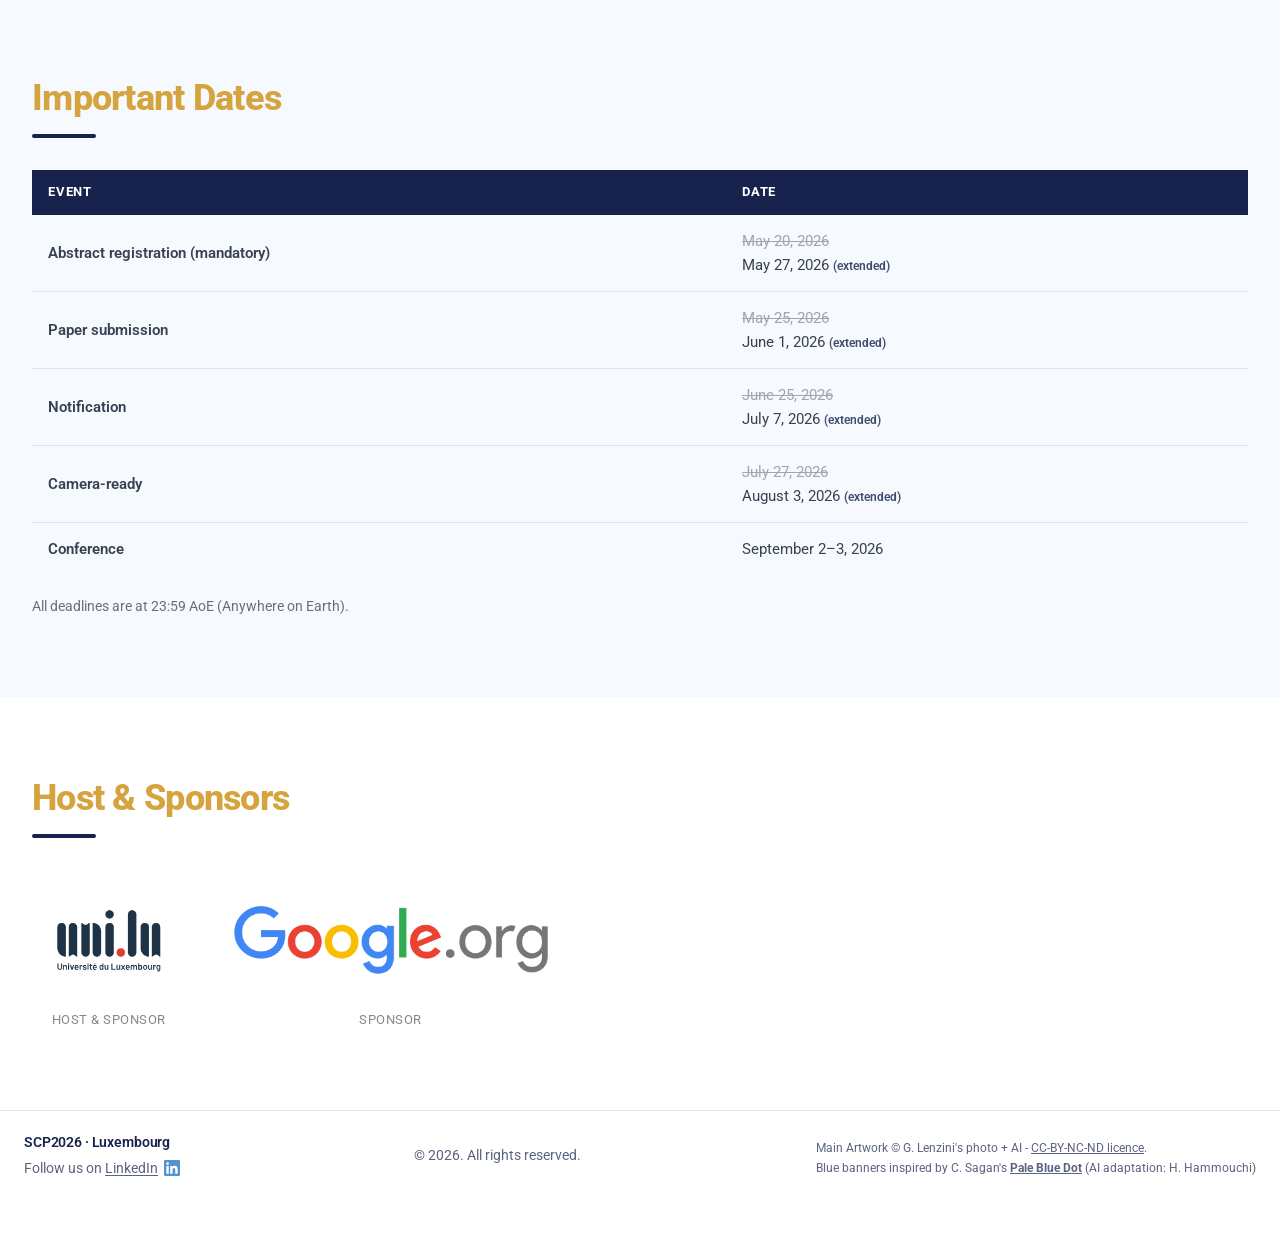
==== commit e8fa7485: "Deploy 2026-09-01 20:20:53" ====
--- a/index.html
+++ b/index.html
@@ -27,14 +27,18 @@
           class="nav-link active">Home</a>
         <a href="/calls.html"
           class="nav-link">Call for Papers</a>
+        <a href="/submission.html"
+          class="nav-link">Submission</a>
         <a href="/committee.html"
           class="nav-link">Committees</a>
-        <a href="/submission.html"
-          class="nav-link">Paper Submission</a>
         <a href="/attend.html"
-          class="nav-link">Venue &amp; Registration</a>
+          class="nav-link">Attend</a>
         <a href="/program.html"
-          class="nav-link">Program &amp; Keynotes</a>
+          class="nav-link">Program</a>
+        <a href="/keynotes.html"
+          class="nav-link">Keynotes</a>
+        <a href="/sponsorship.html"
+          class="nav-link">Sponsorship</a>
         <a href="/contact.html"
           class="nav-link">Contact</a>
         <span class="nav-separator" aria-hidden="true">|</span>
@@ -62,13 +66,13 @@
 
     <nav class="mobile-nav" id="mobile-nav" aria-label="Mobile navigation">
       <a href="/index.html"  class="active" >Home</a>
-      <a href="/calls.html" >Call
-        for Papers</a>
+      <a href="/calls.html" >Call for Papers</a>
+      <a href="/submission.html" >Submission</a>
       <a href="/committee.html" >Committees</a>
-      <a href="/submission.html" >Paper Submission</a>
-      <a href="/attend.html" >Venue
-        &amp; Registration</a>
-      <a href="/program.html" >Program &amp; Keynotes</a>
+      <a href="/attend.html" >Attend</a>
+      <a href="/program.html" >Program</a>
+      <a href="/keynotes.html" >Keynotes</a>
+      <a href="/sponsorship.html" >Sponsorship</a>
       <a href="/contact.html" >Contact</a>
       <a href="https://www.linkedin.com/company/scpconference/" target="_blank" rel="noopener noreferrer">LinkedIn</a>
     </nav>
@@ -98,38 +102,126 @@
   </div>
 </section>
 
+<!-- ── Registration banner (kept for reference) ──────────────
+<div class="registration-banner">
+  <div class="registration-banner-inner">
+    <span class="registration-banner-text">Registration is now open!</span>
+    <a href="https://sntevents.uni.lu/product/scp-2026-conference/"
+       class="btn-banner" target="_blank" rel="noopener noreferrer">
+      Register Now
+    </a>
+  </div>
+</div>
+────────────────────────────────────────────────────────────── -->
+
+<!-- ── Good to know banner ───────────────────────────────────── -->
+<div class="registration-banner">
+  <div class="registration-banner-inner">
+    <span class="registration-banner-text">Good to know before travelling to Luxembourg!</span>
+    <a href="/assets/files/SCP%202026%20good%20to%20know%20before%20leaving.pdf"
+       class="btn-banner" target="_blank" rel="noopener noreferrer">
+      Download Guide
+    </a>
+  </div>
+</div>
+
 <!-- ── ABOUT ──────────────────────────────────────────────── -->
 <section class="section-white">
   <div class="section-container">
     <h2 class="section-title">About SCP2026</h2>
     <div class="section-accent" aria-hidden="true"></div>
-    <div class="section-body">
-       <p>
-        Contemporary digital infrastructures are inherently sociotechnical systems.
-        Security and privacy outcomes arise from the interaction between
-        technologies, people, and organizational contexts. Technical mechanisms alone
-        cannot fully address security challenges, just as focusing solely on human
-        behavior overlooks the crucial role of system design. Effective solutions
-        therefore require integrating both perspectives.
-      </p>
-      <p>
-        The Conference on Sociotechnical Cybersecurity and Privacy (SCP) is a new conference 
-        that emerged by combining two successful events in socio-technical, user-centric 
-        privacy and security: <em>EuroUSEC</em> (European Symposium
-        on Usable Security) and <em>STAST</em> (International Workshop on Socio-Technical Aspects
-        in Security). It aims to bring together researchers and practitioners from diverse
-        backgrounds — including computer science, engineering, psychology, the social sciences,
-        and economics — to provide a forum for research and to discuss issues related to
-        human-computer interaction, security, and privacy.
-      </p>
-      <p>
-        Research in usable security and human-centered cybersecurity has increasingly challenged the long-standing notion that humans are the "weakest link", still this is an opinion that persists, overcoming that many security failures stem from technologies designed without adequately considering human capabilities, practices, and constraints. In practice, successful attacks frequently exploit both technical vulnerabilities and human factors - including poorly designed interfaces, unclear security policies, and misaligned user incentives.
-      </p>
-      <p>
-        SCP promotes research that treats people as integral components of
-        systems and services exploring how technology and human behavior can be jointly designed
-        to support effective, usable, and trustworthy security and privacy.
-      </p>
+
+    <div class="about-grid">
+      <div class="section-body" style="margin-top:0;">
+        <p>
+          Contemporary digital infrastructures are inherently sociotechnical systems.
+          Security and privacy outcomes arise from the interaction between
+          technologies, people, and organizational contexts. Technical mechanisms alone
+          cannot fully address security challenges, just as focusing solely on human
+          behavior overlooks the crucial role of system design. Effective solutions
+          therefore require integrating both perspectives.
+        </p>
+        <p>
+          The Conference on Sociotechnical Cybersecurity and Privacy (SCP) is a new conference 
+          that emerged by combining two successful events in socio-technical, user-centric 
+          privacy and security: <em>EuroUSEC</em> (European Symposium
+          on Usable Security) and <em>STAST</em> (International Workshop on Socio-Technical Aspects
+          in Security). It aims to bring together researchers and practitioners from diverse
+          backgrounds — including computer science, engineering, psychology, the social sciences,
+          and economics — to provide a forum for research and to discuss issues related to
+          human-computer interaction, security, and privacy.
+        </p>
+        <p>
+          Research in usable security and human-centered cybersecurity has increasingly challenged the long-standing notion that humans are the "weakest link", still this is an opinion that persists, overcoming that many security failures stem from technologies designed without adequately considering human capabilities, practices, and constraints. In practice, successful attacks frequently exploit both technical vulnerabilities and human factors - including poorly designed interfaces, unclear security policies, and misaligned user incentives.
+        </p>
+        <p>
+          SCP promotes research that treats people as integral components of
+          systems and services exploring how technology and human behavior can be jointly designed
+          to support effective, usable, and trustworthy security and privacy.
+        </p>
+      </div>
+
+      <!-- Latest News sidebar — edit _data/news.yml to add/remove items -->
+      <aside class="news-sidebar" aria-label="Latest news">
+        <h3 class="news-sidebar-title">Latest News</h3>
+        <ul class="news-list">
+          
+          <li class="news-item is-highlight">
+            <span class="news-item-date">September 1, 2026</span>
+            <span class="news-item-event">
+              
+                <a href="/assets/files/SCP 2026 good to know before leaving.pdf" target="_blank" rel="noopener noreferrer">Good to know before travelling — guide available</a>
+              
+            </span>
+          </li>
+          
+          <li class="news-item">
+            <span class="news-item-date">July 23, 2026</span>
+            <span class="news-item-event">
+              
+                <a href="/attend.html" target="_blank" rel="noopener noreferrer">Accommodation info and partner hotel added</a>
+              
+            </span>
+          </li>
+          
+          <li class="news-item">
+            <span class="news-item-date">July 13, 2026</span>
+            <span class="news-item-event">
+              
+                <a href="/keynotes.html" target="_blank" rel="noopener noreferrer">Keynote speakers announced</a>
+              
+            </span>
+          </li>
+          
+          <li class="news-item">
+            <span class="news-item-date">June 22, 2026</span>
+            <span class="news-item-event">
+              
+                <a href="https://sntevents.uni.lu/product/scp-2026-conference/" target="_blank" rel="noopener noreferrer">Registration is now open</a>
+              
+            </span>
+          </li>
+          
+          <li class="news-item">
+            <span class="news-item-date">May 15, 2026</span>
+            <span class="news-item-event">
+              
+                Paper submission deadline extended from May 25 to June 1
+              
+            </span>
+          </li>
+          
+          <li class="news-item">
+            <span class="news-item-date">May 15, 2026</span>
+            <span class="news-item-event">
+              
+                Abstract registration deadline extended from May 20 to May 27
+              
+            </span>
+          </li>
+          
+        </ul>
+      </aside>
     </div>
   </div>
 </section>
@@ -149,27 +241,50 @@
         
         <tr>
           <td class="date-event ">Abstract registration (mandatory)</td>
-          <td class="">May 20, 2026</td>
+          <td class="">
+            
+              <span style="text-decoration:line-through; opacity:0.45;">May 20, 2026</span><br />
+            
+            May 27, 2026 <span style="font-size:0.78rem; font-weight:600; color:var(--brand); opacity:0.8;">(extended)</span>
+          </td>
         </tr>
         
         <tr>
           <td class="date-event ">Paper submission</td>
-          <td class="">May 25, 2026</td>
+          <td class="">
+            
+              <span style="text-decoration:line-through; opacity:0.45;">May 25, 2026</span><br />
+            
+            June 1, 2026 <span style="font-size:0.78rem; font-weight:600; color:var(--brand); opacity:0.8;">(extended)</span>
+          </td>
         </tr>
         
         <tr>
           <td class="date-event ">Notification</td>
-          <td class="">June 25, 2026</td>
+          <td class="">
+            
+              <span style="text-decoration:line-through; opacity:0.45;">June 25, 2026</span><br />
+            
+            July 7, 2026 <span style="font-size:0.78rem; font-weight:600; color:var(--brand); opacity:0.8;">(extended)</span>
+          </td>
         </tr>
         
         <tr>
           <td class="date-event ">Camera-ready</td>
-          <td class="">July 27, 2026</td>
+          <td class="">
+            
+              <span style="text-decoration:line-through; opacity:0.45;">July 27, 2026</span><br />
+            
+            August 3, 2026 <span style="font-size:0.78rem; font-weight:600; color:var(--brand); opacity:0.8;">(extended)</span>
+          </td>
         </tr>
         
         <tr>
           <td class="date-event ">Conference</td>
-          <td class="">September 2–3, 2026</td>
+          <td class="">
+            
+            September 2–3, 2026
+          </td>
         </tr>
         
       </tbody>
@@ -179,6 +294,53 @@
       <!-- These are <strong>firm deadlines</strong>; no extensions will be granted. -->
       All deadlines are at 23:59 AoE (Anywhere on Earth).
     </p>
+  </div>
+</section>
+
+<!-- ── Host & Sponsors ───────────────────────────────────────── -->
+<section class="section-white">
+  <div class="section-container" style="text-align:left;">
+    <h2 class="section-title">Host &amp; Sponsors</h2>
+    <div class="section-accent" aria-hidden="true"></div>
+
+    <!-- Sponsor row — add more .sponsor-item blocks as needed -->
+    <!-- Each item is a fixed-height flex column: logo centred in top area, label pinned to bottom -->
+    <div style="display:flex; flex-wrap:wrap; justify-content:left; align-items:stretch;
+                gap:3rem; margin-top:2rem;">
+
+      <!-- University of Luxembourg — host -->
+      <div class="sponsor-item" style="display:flex; flex-direction:column; align-items:center;
+                                        justify-content:space-between; text-align:center; height:160px;">
+        <div style="flex:1; display:flex; align-items:center; justify-content:center;">
+          <a href="https://www.uni.lu" target="_blank" rel="noopener noreferrer">
+            <img src="/assets/img/sponsors/UNI_Logo.png" alt="University of Luxembourg" style="height:110px; width:auto;" />
+          </a>
+        </div>
+        <p style="margin:0; font-size:0.8rem; color:#888; letter-spacing:0.04em; text-transform:uppercase;">Host &amp; Sponsor</p>
+      </div>
+
+      <!-- Google.org -->
+      <div class="sponsor-item" style="display:flex; flex-direction:column; align-items:center;
+                                        justify-content:space-between; text-align:center; height:160px;">
+        <div style="flex:1; display:flex; align-items:center; justify-content:center;">
+          <a href="https://www.google.org" target="_blank" rel="noopener noreferrer">
+            <img src="/assets/img/sponsors/Google_org_logo.png" alt="Google.org" style="height:70px; width:auto;" />
+          </a>
+        </div>
+        <p style="margin:0; font-size:0.8rem; color:#888; letter-spacing:0.04em; text-transform:uppercase;">Sponsor</p>
+      </div>
+
+      <!-- Add more sponsors:
+      <div class="sponsor-item" style="text-align:center;">
+        <a href="https://sponsor.org" target="_blank" rel="noopener noreferrer">
+          <img src="/assets/img/sponsors/logo.png"
+               alt="Sponsor Name" style="height:80px; width:auto;" />
+        </a>
+        <p style="margin-top:0.5rem; font-size:0.8rem; color:#888; letter-spacing:0.04em; text-transform:uppercase;">Sponsor</p>
+      </div>
+      -->
+
+    </div>
   </div>
 </section>
 
--- a/assets/css/style.css
+++ b/assets/css/style.css
@@ -29,7 +29,13 @@
   --brand-rgb: 23, 34, 77;
   /* same colour as RGB — keep in sync */
   --sub-brand: #D6A43F;
-  /* section title color */
+  /* section title color — also used as the gold/amber accent for
+     the news highlight */
+  --sub-brand-rgb: 214, 164, 63;
+  --accent: #EBB42B;
+  /* marigold — registration call-to-action colour (banner + register buttons) */
+  --accent-hover: #D49C16;
+  --accent-rgb: 235, 180, 43;
   --brand-hover: #2a4580;
   /* button / link hover state         */
   --surface: #F6FAFE;
@@ -632,6 +638,156 @@
   background-color: var(--brand-hover);
 }
 
+.btn-accent {
+  display: inline-block;
+  padding: 0.7rem 1.75rem;
+  background-color: var(--accent);
+  color: var(--brand);
+  border: none;
+  font-family: var(--font-base);
+  font-size: 1.0625rem;
+  font-weight: 700;
+  border-radius: 2px;
+  cursor: pointer;
+  transition: background-color 0.2s;
+}
+
+.btn-accent:hover {
+  background-color: var(--accent-hover);
+}
+
+/* ---------- Registration banner (homepage, under hero) ---------- */
+.registration-banner {
+  background-color: var(--accent);
+  color: var(--brand);
+}
+
+.registration-banner-inner {
+  width: 100%;
+  max-width: 80rem;
+  margin: 0 auto;
+  padding: 1.5rem 1.5rem;
+  display: flex;
+  flex-wrap: wrap;
+  align-items: center;
+  justify-content: center;
+  gap: 1rem 1.75rem;
+  text-align: center;
+}
+
+.registration-banner-text {
+  font-size: clamp(1.125rem, 1rem + 1vw, 1.625rem);
+  font-weight: 800;
+  letter-spacing: -0.01em;
+  color: var(--brand);
+}
+
+/* Pill-style button for the banner — the banner background is light
+   marigold, so a solid navy pill with white text gives the strongest
+   contrast and doubles as a clear "click me" affordance. */
+.btn-banner {
+  display: inline-block;
+  padding: 0.65rem 1.875rem;
+  background-color: var(--brand);
+  color: var(--white);
+  border: none;
+  font-family: var(--font-base);
+  font-size: 1.0625rem;
+  font-weight: 700;
+  border-radius: 9999px;
+  cursor: pointer;
+  transition: background-color 0.2s, color 0.2s;
+}
+
+.btn-banner:hover {
+  background-color: var(--brand-hover);
+}
+
+/* ---------- Latest News sidebar (homepage, About section) ---------- */
+.about-grid {
+  display: grid;
+  grid-template-columns: 1fr;
+  gap: 2.5rem;
+  margin-top: 2.5rem;
+  align-items: start;
+}
+
+@media (min-width: 1024px) {
+  .about-grid {
+    grid-template-columns: 2fr 1fr;
+  }
+}
+
+.news-sidebar {
+  background-color: var(--surface);
+  border: 1px solid rgba(var(--brand-rgb), 0.10);
+  border-radius: 4px;
+  padding: 1.5rem;
+}
+
+.news-sidebar-title {
+  font-size: var(--size-subhead);
+  font-weight: 800;
+  color: var(--brand);
+  margin-bottom: 1rem;
+  letter-spacing: -0.01em;
+}
+
+.news-list {
+  list-style: none;
+  display: flex;
+  flex-direction: column;
+  gap: 0.875rem;
+}
+
+.news-item {
+  display: flex;
+  flex-direction: column;
+  gap: 0.2rem;
+  padding-bottom: 0.875rem;
+  border-bottom: 1px solid rgba(var(--brand-rgb), 0.10);
+}
+
+.news-item:last-child {
+  border-bottom: none;
+  padding-bottom: 0;
+}
+
+.news-item-date {
+  font-size: var(--size-xs);
+  font-weight: 700;
+  text-transform: uppercase;
+  letter-spacing: 0.04em;
+  color: var(--text-muted);
+}
+
+.news-item-event {
+  font-size: var(--size-sm);
+  color: var(--text);
+  line-height: 1.5;
+}
+
+.news-item-event a {
+  color: inherit;
+}
+
+.news-item.is-highlight {
+  background-color: rgba(var(--sub-brand-rgb), 0.16);
+  border: 1px solid rgba(var(--sub-brand-rgb), 0.45);
+  border-radius: 4px;
+  padding: 0.75rem 0.875rem;
+  margin: -0.1rem 0 0.1rem;
+}
+
+.news-item.is-highlight .news-item-date {
+  color: #8a6a1f;
+}
+
+.news-item.is-highlight .news-item-event {
+  font-weight: 700;
+  color: var(--brand);
+}
+
 /* ---------- Person Cards (Committee / Speakers) ---------- */
 .person-grid {
   display: grid;
@@ -966,3 +1122,541 @@
   height: 1rem;
   flex-shrink: 0;
 }
+
+
+/* ================================================================
+   Keynote speakers page
+   ================================================================ */
+
+.keynote-card {
+  display: grid;
+  grid-template-columns: 210px 1fr;
+  gap: 2.75rem;
+  align-items: start;
+}
+
+/* ── Photo ─────────────────────────────────────────────────────── */
+.keynote-photo-wrap {
+  /* sticky so the photo doesn't scroll away on long bio/abstract */
+  position: sticky;
+  top: calc(var(--header-height) + 1.5rem);
+}
+
+.keynote-photo {
+  width: 100%;
+  aspect-ratio: 3 / 4;
+  object-fit: cover;
+  object-position: top;
+  border-radius: 4px;
+  display: block;
+  border: 1px solid var(--footer-border);
+}
+
+.keynote-photo-placeholder {
+  width: 100%;
+  aspect-ratio: 3 / 4;
+  background: var(--photo-bg);
+  border-radius: 4px;
+  display: flex;
+  align-items: center;
+  justify-content: center;
+  font-size: 3rem;
+  font-weight: 800;
+  color: var(--photo-text);
+  letter-spacing: 0.05em;
+}
+
+/* ── Text body ──────────────────────────────────────────────────── */
+.keynote-body {
+  padding-top: 0.25rem;
+}
+
+.keynote-name {
+  font-size: clamp(1.375rem, 1.1rem + 1.2vw, 1.75rem);
+  font-weight: 800;
+  color: var(--brand);
+  margin-bottom: 0.25rem;
+  line-height: 1.25;
+}
+
+.keynote-role {
+  font-size: 0.9375rem;
+  font-weight: 600;
+  color: var(--text);
+  margin-bottom: 0.1rem;
+  line-height: 1.45;
+}
+
+.keynote-affil {
+  font-size: 0.875rem;
+  color: var(--text-muted);
+  margin-bottom: 1.5rem;
+}
+
+.keynote-talk-title {
+  font-size: 1.05rem;
+  font-weight: 700;
+  /* font-style: italic; */
+  color: var(--sub-brand);
+  line-height: 1.5;
+  margin-bottom: 1.5rem;
+}
+
+/* ── Abstract / Bio tab strip ───────────────────────────────────── */
+.keynote-tabs {
+  display: flex;
+  gap: 0;
+  border-bottom: 2px solid var(--footer-border);
+  margin-bottom: 1.25rem;
+}
+
+.keynote-tab {
+  background: none;
+  border: none;
+  border-bottom: 3px solid transparent;
+  margin-bottom: -2px;
+  padding: 0.5rem 1.5rem;
+  font-family: var(--font-base);
+  font-size: 0.9375rem;
+  font-weight: 700;
+  color: var(--text-muted);
+  cursor: pointer;
+  transition: color 0.15s, border-color 0.15s;
+  border-radius: 0;
+}
+
+.keynote-tab:hover {
+  color: var(--brand);
+}
+
+.keynote-tab.is-active {
+  color: var(--brand);
+  border-bottom-color: var(--accent);
+}
+
+/* ── Panel content ──────────────────────────────────────────────── */
+.keynote-panel {
+  display: none;
+  font-size: 0.9375rem;
+  line-height: 1.8;
+  color: var(--text);
+}
+
+.keynote-panel.is-visible {
+  display: block;
+}
+
+.keynote-panel p {
+  margin-bottom: 0.875rem;
+}
+
+.keynote-panel p:last-child {
+  margin-bottom: 0;
+}
+
+/* ── Responsive ─────────────────────────────────────────────────── */
+@media (max-width: 700px) {
+  .keynote-card {
+    grid-template-columns: 1fr;
+    gap: 1.5rem;
+  }
+
+  .keynote-photo-wrap {
+    position: static;
+    max-width: 180px;
+  }
+
+  .keynote-tab {
+    padding: 0.5rem 1rem;
+  }
+}
+
+
+/* ================================================================
+   Program / Schedule timeline  (v2 — day filter, cards, collapse)
+   ================================================================ */
+
+/* ── Day filter bar ─────────────────────────────────────────────
+   Sticky strip just below the fixed site-header                  */
+.prog-filter-bar {
+  position: sticky;
+  top: var(--header-height);
+  z-index: 50;
+  background: var(--white);
+  border-bottom: 1px solid var(--footer-border);
+  display: flex;
+  align-items: center;
+  justify-content: center;
+  gap: 0.375rem;
+  padding: 0.625rem 1.5rem;
+}
+
+.prog-filter-btn {
+  background: none;
+  border: 1px solid var(--footer-border);
+  border-radius: 9999px;
+  padding: 0.35rem 1.1rem;
+  font-family: var(--font-base);
+  font-size: 0.8125rem;
+  font-weight: 600;
+  color: var(--text-muted);
+  cursor: pointer;
+  transition: background-color 0.15s, color 0.15s, border-color 0.15s;
+  white-space: nowrap;
+}
+
+.prog-filter-btn:hover {
+  border-color: var(--brand);
+  color: var(--brand);
+}
+
+.prog-filter-btn.is-active {
+  background: var(--brand);
+  border-color: var(--brand);
+  color: var(--white);
+}
+
+/* ── Day section ────────────────────────────────────────────── */
+.prog-day-header {
+  margin-bottom: 2rem;
+}
+
+.prog-day-pill {
+  display: inline-block;
+  font-size: 0.75rem;
+  font-weight: 700;
+  text-transform: uppercase;
+  letter-spacing: 0.08em;
+  color: var(--text-muted);
+  border: 1px solid var(--footer-border);
+  padding: 0.2rem 0.75rem;
+  border-radius: 9999px;
+  margin-bottom: 0.5rem;
+}
+
+/* ── Timeline container ─────────────────────────────────────── */
+.prog-timeline {
+  display: flex;
+  flex-direction: column;
+  gap: 0;
+}
+
+/* ── Base row ───────────────────────────────────────────────── */
+.prog-row {
+  display: grid;
+  grid-template-columns: 130px 1fr;
+  gap: 1.5rem;
+  padding: 0.75rem 0;
+  border-top: 1px solid var(--footer-border);
+  align-items: start;
+}
+
+.prog-row:first-child {
+  border-top: none;
+}
+
+.prog-time {
+  font-size: 0.8rem;
+  font-weight: 600;
+  color: var(--text-muted);
+  padding-top: 0.15rem;
+  white-space: nowrap;
+  line-height: 1.4;
+}
+
+.prog-body {
+  display: flex;
+  flex-direction: column;
+  gap: 0.2rem;
+}
+
+/* ── Break rows ─────────────────────────────────────────────── */
+.prog-break {
+  padding: 0.35rem 0;
+  opacity: 0.65;
+}
+
+.prog-break-label {
+  font-size: 0.8125rem;
+  color: var(--text-muted);
+  font-style: italic;
+}
+
+/* ── Admin rows ─────────────────────────────────────────────── */
+.prog-admin-title {
+  font-size: 0.9375rem;
+  color: var(--text-muted);
+  font-style: italic;
+}
+
+/* ── Keynote rows ───────────────────────────────────────────── */
+.prog-keynote {
+  background: rgba(var(--accent-rgb), 0.08);
+  border-left: 3px solid var(--accent);
+  border-top: none;
+  border-radius: 0 6px 6px 0;
+  padding: 1rem 1.125rem 1rem 1.25rem;
+  margin: 0.5rem 0;
+}
+
+.prog-keynote .prog-time {
+  color: var(--text);
+  padding-top: 0.25rem;
+}
+
+.prog-keynote-label {
+  font-size: 0.7rem;
+  font-weight: 700;
+  text-transform: uppercase;
+  letter-spacing: 0.1em;
+  color: var(--accent-hover);
+}
+
+.prog-keynote-title {
+  font-size: 1rem;
+  font-weight: 700;
+  color: var(--brand);
+  line-height: 1.45;
+  text-decoration: underline;
+  text-underline-offset: 0.15em;
+  text-decoration-thickness: 1px;
+}
+
+.prog-keynote-title:hover {
+  color: var(--brand-hover);
+}
+
+.prog-keynote-speaker {
+  font-size: 0.875rem;
+  color: var(--text-muted);
+  font-style: italic;
+}
+
+/* Keynote action row: expand toggle + speaker page link */
+.prog-keynote-actions {
+  display: flex;
+  align-items: center;
+  gap: 0.875rem;
+  margin-top: 0.5rem;
+  flex-wrap: wrap;
+}
+
+.prog-abstract-btn {
+  background: none;
+  border: 1px solid rgba(var(--accent-rgb), 0.5);
+  border-radius: 9999px;
+  padding: 0.25rem 0.875rem;
+  font-family: var(--font-base);
+  font-size: 0.8rem;
+  font-weight: 600;
+  color: var(--accent-hover);
+  cursor: pointer;
+  transition: background-color 0.15s, color 0.15s;
+}
+
+.prog-abstract-btn:hover {
+  background: rgba(var(--accent-rgb), 0.12);
+}
+
+.prog-speaker-link {
+  font-size: 0.8rem;
+  font-weight: 600;
+  color: var(--brand);
+  text-decoration: underline;
+  text-underline-offset: 0.12em;
+  text-decoration-thickness: 1px;
+  opacity: 0.75;
+  transition: opacity 0.15s;
+}
+
+.prog-speaker-link:hover {
+  opacity: 1;
+}
+
+/* Abstract collapse panel */
+.prog-abstract-panel {
+  display: none;
+  margin-top: 0.875rem;
+  padding-top: 0.875rem;
+  border-top: 1px solid rgba(var(--accent-rgb), 0.25);
+  font-size: 0.875rem;
+  line-height: 1.75;
+  color: var(--text);
+}
+
+.prog-abstract-panel.is-open {
+  display: block;
+}
+
+.prog-abstract-panel p {
+  margin-bottom: 0.75rem;
+}
+
+.prog-abstract-panel p:last-child {
+  margin-bottom: 0;
+}
+
+/* ── Session rows ───────────────────────────────────────────── */
+.prog-session {
+  padding: 1rem 0;
+}
+
+.prog-session-header {
+  display: flex;
+  align-items: baseline;
+  justify-content: space-between;
+  gap: 1rem;
+  cursor: pointer;
+  user-select: none;
+}
+
+.prog-session-header-text {
+  display: flex;
+  flex-direction: column;
+  gap: 0.2rem;
+}
+
+.prog-session-label {
+  font-size: 0.7rem;
+  font-weight: 700;
+  text-transform: uppercase;
+  letter-spacing: 0.1em;
+  color: var(--brand);
+}
+
+.prog-session-title {
+  font-size: 1rem;
+  font-weight: 700;
+  color: var(--text-dark);
+  line-height: 1.4;
+}
+
+.prog-collapse-btn {
+  background: none;
+  border: 1px solid var(--footer-border);
+  border-radius: 9999px;
+  padding: 0.2rem 0.625rem;
+  font-size: 0.75rem;
+  color: var(--text-muted);
+  cursor: pointer;
+  flex-shrink: 0;
+  transition: border-color 0.15s, color 0.15s;
+  font-family: var(--font-base);
+}
+
+.prog-collapse-btn:hover {
+  border-color: var(--brand);
+  color: var(--brand);
+}
+
+/* Session body + paper grid */
+.prog-session-body {
+  display: none;
+  margin-top: 0.875rem;
+}
+
+.prog-session-body.is-open {
+  display: block;
+}
+
+.prog-papers-grid {
+  display: flex;
+  flex-direction: column;
+  gap: 0;
+  margin-top: 0.625rem;
+}
+
+/* Paper list item — clean, no card */
+.prog-paper-card {
+  display: flex;
+  gap: 0.875rem;
+  align-items: baseline;
+  padding: 0.625rem 0;
+  border-top: 1px solid var(--footer-border);
+  background: none;
+  border-radius: 0;
+}
+
+.prog-paper-card:first-child {
+  border-top: none;
+  padding-top: 0.125rem;
+}
+
+.section-white .prog-paper-card,
+.section-surface .prog-paper-card { background: none; }
+
+.prog-paper-num {
+  font-size: 0.75rem;
+  font-weight: 700;
+  color: var(--text-muted);
+  flex-shrink: 0;
+  min-width: 1.75rem;
+  line-height: 1.6;
+}
+
+.prog-paper-content {
+  display: flex;
+  flex-direction: column;
+  gap: 0.125rem;
+}
+
+.prog-paper-title {
+  font-size: 0.85rem;
+  font-weight: 600;
+  color: var(--text-dark);
+  line-height: 1.45;
+}
+
+.prog-paper-authors {
+  font-size: 0.775rem;
+  color: var(--text-muted);
+  line-height: 1.4;
+}
+
+/* ── Social rows ────────────────────────────────────────────── */
+.prog-social {
+  background: rgba(var(--sub-brand-rgb), 0.08);
+  border-left: 3px solid var(--sub-brand);
+  border-top: none;
+  border-radius: 0 6px 6px 0;
+  padding: 0.875rem 1.125rem 0.875rem 1.25rem;
+  margin: 0.5rem 0;
+}
+
+.prog-social-title {
+  font-size: 0.9375rem;
+  font-weight: 700;
+  color: var(--brand);
+}
+
+.prog-note {
+  font-size: 0.8125rem;
+  color: var(--text-muted);
+  font-style: italic;
+}
+
+/* ── Responsive ─────────────────────────────────────────────── */
+@media (max-width: 640px) {
+  .prog-row {
+    grid-template-columns: 1fr;
+    gap: 0.25rem;
+  }
+
+  .prog-time {
+    font-size: 0.75rem;
+  }
+
+  .prog-keynote,
+  .prog-social {
+    padding-left: 0.875rem;
+  }
+
+  .prog-filter-bar {
+    gap: 0.25rem;
+    padding: 0.5rem 1rem;
+  }
+
+  .prog-filter-btn {
+    padding: 0.3rem 0.875rem;
+  }
+}
